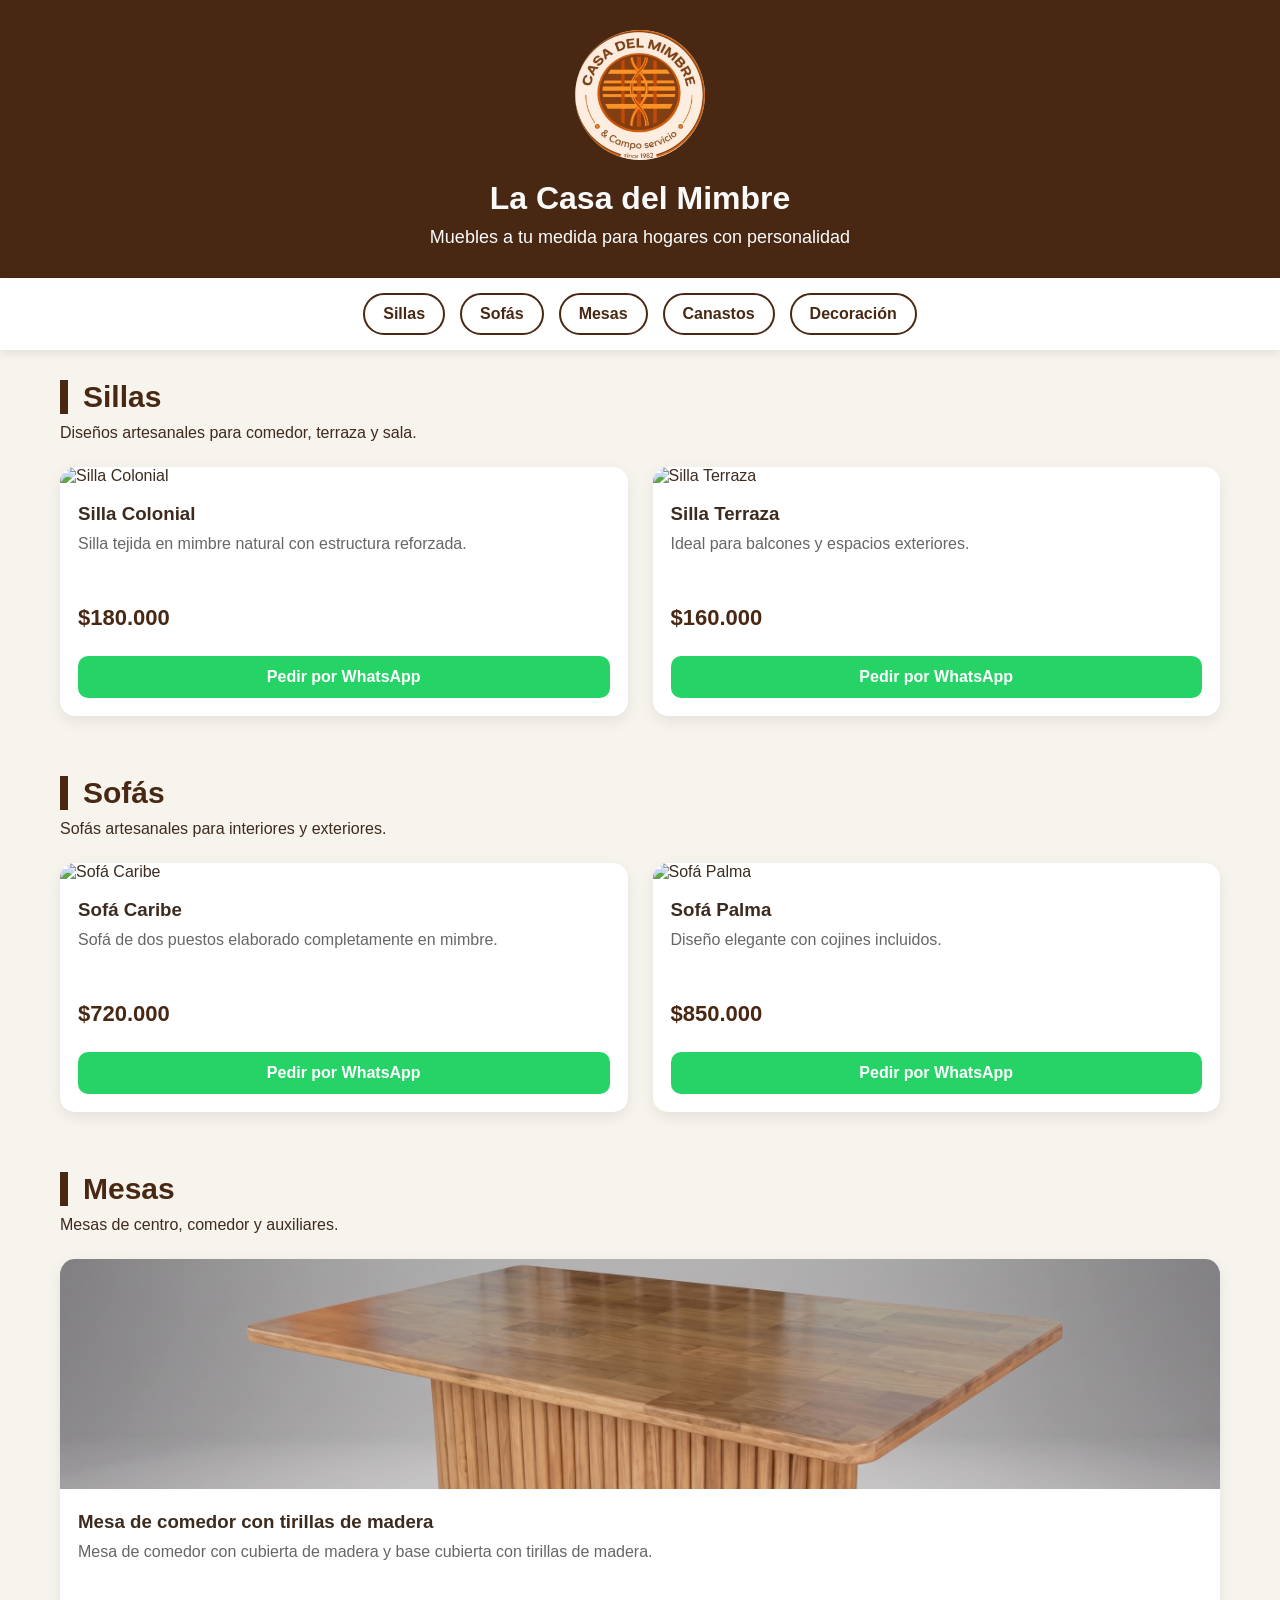
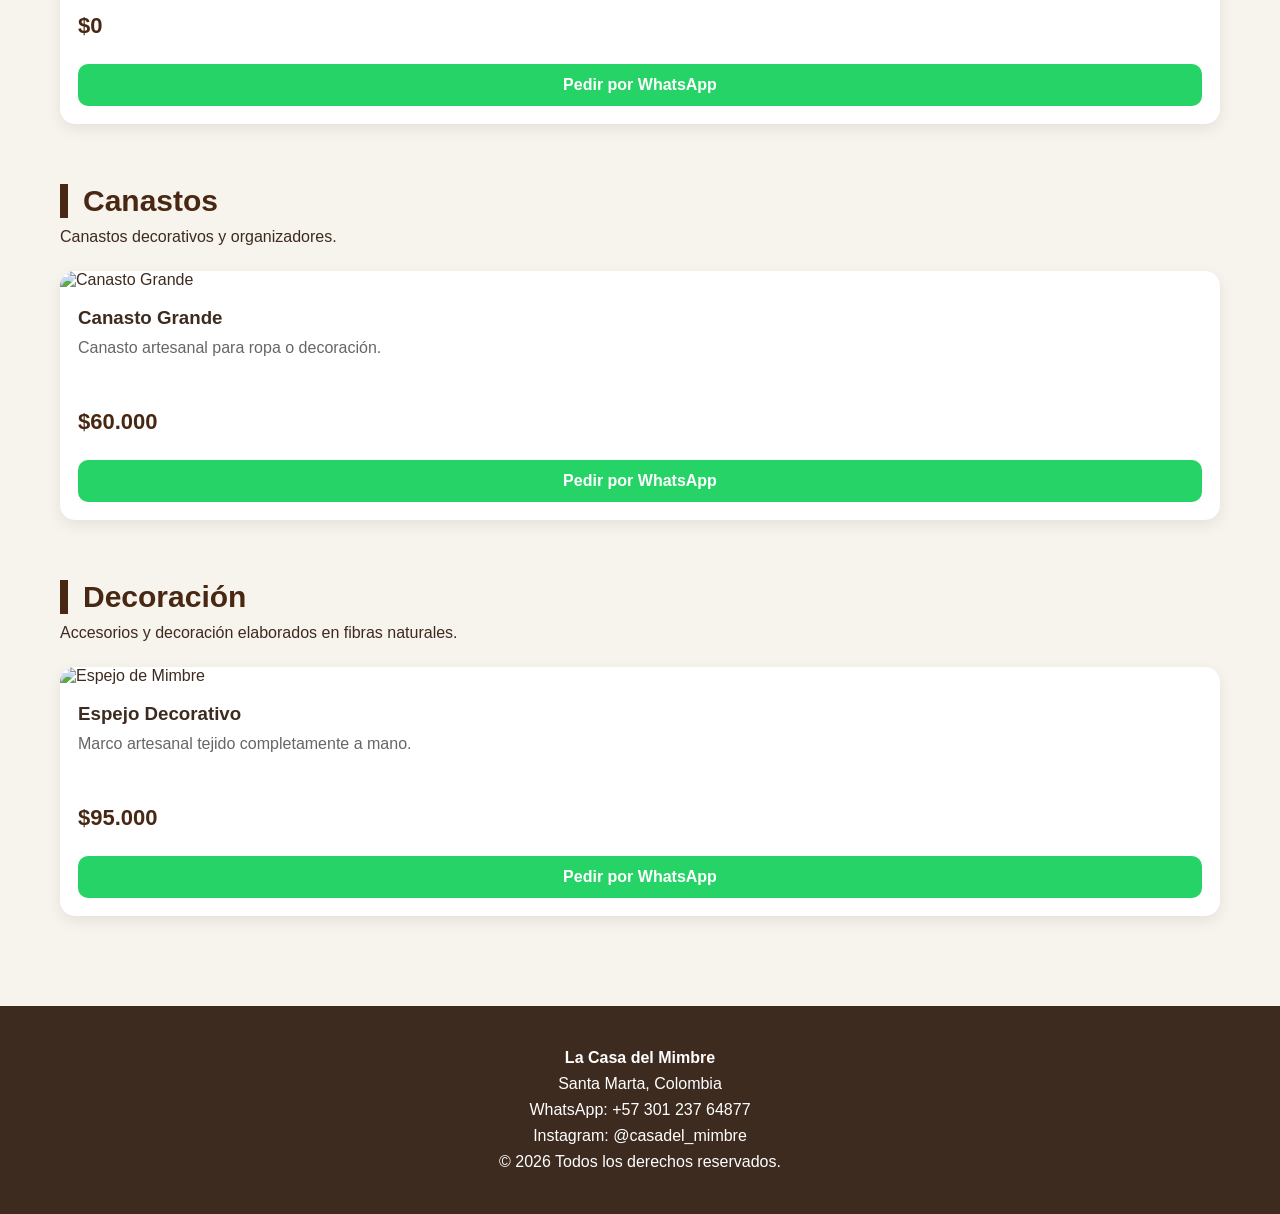
==== index.html @ c1f549a9 "subir imagenes y cambios recientes" ====
<!DOCTYPE html>
<html lang="es">

<head>
<meta charset="UTF-8">
<meta name="viewport" content="width=device-width, initial-scale=1.0">

<!-- =======================================================
     MODIFICAR: Título que aparece en la pestaña del navegador
======================================================== -->
<title>La Casa del Mimbre</title>

<style>

/* =======================================================
   COLORES GENERALES (Puedes cambiar toda la paleta aquí)
======================================================== */
:root{
    --color-principal:hsl(24, 59%, 18%);
    --color-secundario:#3d2b1f;
    --color-fondo:#f7f3ed;
    --color-whatsapp:#25D366;
    --color-blanco:white;
}

*{
    margin:0;
    padding:0;
    box-sizing:border-box;
    scroll-behavior:smooth;
}

body{
    font-family:Arial, Helvetica, sans-serif;
    background:var(--color-fondo);
    color:var(--color-secundario);
    overflow-x:hidden;
}

/* =======================================================
   ENCABEZADO
======================================================== */

header{
    background:var(--color-principal);
    color:#fffffffa;
    text-align:center;
    padding:30px 20px;
}

/* -------------------------------------------------------
   MODIFICAR:
   Aquí irá el logo cuando lo tengas.
------------------------------------------------------- */
.logo img{
    width:100%;
    height:100%;
    object-fit:cover;
    border-radius:50%;
}

.logo{
    width:130px;
    height:130px;
    border-radius:50%;
    background:#d7b98b;
    margin:auto;
    margin-bottom:20px;


}

/* Cuando tengas el logo usa esto:

.logo img{
    width:100%;
}

Y reemplaza el div por una imagen.

*/

header h1{
    font-size:clamp(20px, 6,5vw, 38px);
    margin-bottom:10px;
    white-space:nowrap;
}

header p{
    font-size:18px;
}

/* =======================================================
   MENÚ DE CATEGORÍAS
======================================================== */

nav{
    background:white;
    position:sticky;
    top:0;
    z-index:100;
    box-shadow:0 2px 10px rgba(0,0,0,.1);
}

.menu{
    max-width:1200px;
    margin:auto;
    display:flex;
    flex-wrap:wrap;
    justify-content:center;
    gap:15px;
    padding:15px;
}

.menu a{
    text-decoration:none;
    color:var(--color-principal);
    font-weight:bold;
    padding:10px 18px;
    border-radius:25px;
    border:2px solid var(--color-principal);
    transition:.3s;
}

.menu a:hover{
    background:var(--color-principal);
    color:white;
}

/* =======================================================
   CONTENEDOR GENERAL
======================================================== */

main{
    max-width:1200px;
    margin:auto;
    padding:30px 20px;
}

/* =======================================================
   SECCIONES (SILLAS, MESAS, SOFÁS...)
======================================================== */

.categoria{
    margin-bottom:60px;
}

.categoria h2{
    font-size:30px;
    margin-bottom:10px;
    color:var(--color-principal);
    border-left:8px solid var(--color-principal);
    padding-left:15px;
}

.categoria p{
    margin-bottom:25px;
}

/* =======================================================
   TARJETAS DE PRODUCTOS
======================================================== */

.productos{
    display:grid;
    grid-template-columns:repeat(auto-fit,minmax(250px,1fr));
    gap:25px;
}

.producto{
    background:white;
    border-radius:15px;
    overflow:hidden;
    box-shadow:0 5px 15px rgba(0,0,0,.08);
    transition:.25s;
}

.producto:hover{
    transform:translateY(-5px);
}

.producto img{
    width:100%;
    height:230px;
    object-fit:cover;
}

.info{
    padding:18px;
}

.info h3{
    margin-bottom:10px;
}

.descripcion{
    color:#666;
    margin-bottom:15px;
    min-height:45px;
}

.precio{
    color:var(--color-principal);
    font-size:22px;
    font-weight:bold;
    margin-bottom:15px;
}

.boton{
    display:block;
    text-align:center;
    text-decoration:none;
    background:var(--color-whatsapp);
    color:white;
    padding:12px;
    border-radius:10px;
    font-weight:bold;
}

/* =======================================================
   FOOTER
======================================================== */

footer{
    background:var(--color-secundario);
    color:white;
    text-align:center;
    padding:35px 20px;
}

footer p{
    margin:8px;
}

.producto img{
    cursor:pointer;
}

.modal-imagen{
    display:none;
    position:fixed;
    z-index:1000;
    left:0;
    top:0;
    width:100%;
    height:100%;
    background:rgba(0,0,0,.9);
    justify-content:center;
    align-items:center;
}

.modal-imagen.activo{
    display:flex;
}

.modal-contenido{
    max-width:90%;
    max-height:90%;
    border-radius:10px;
}

.cerrar-modal{
    position:absolute;
    top:20px;
    right:35px;
    color:white;
    font-size:40px;
    font-weight:bold;
    cursor:pointer;
}


</style>

</head>

<body>



<!-- =======================================================
     ENCABEZADO
======================================================== -->

<header>

    <!-- MODIFICAR: Reemplazar por el logo de la empresa -->

    <div class="logo">
        <img src="imagenes/logo.png" alt="La Casa del Mimbre">
    </div>

    <h1>La Casa del Mimbre</h1>

    <!-- MODIFICAR: Eslogan -->
    <p>Muebles a tu medida para hogares con personalidad</p>

</header>

<!-- =======================================================
     MENÚ
     Para agregar una nueva categoría solo copia una línea.
======================================================== -->

<nav>

<div class="menu">

    <a href="#sillas">Sillas</a>

    <a href="#sofas">Sofás</a>

    <a href="#mesas">Mesas</a>

    <a href="#canastos">Canastos</a>

    <a href="#decoracion">Decoración</a>

</div>

</nav>

<main>

<!-- #######################################################
     CATEGORÍA 1 - SILLAS
######################################################## -->

<section id="sillas" class="categoria">

<h2>Sillas</h2>

<p>
    Diseños artesanales para comedor, terraza y sala.
</p>

<div class="productos">

    <!-- ================= PRODUCTO ================= -->

    <div class="producto">

        <!-- MODIFICAR IMAGEN -->
        <img src="imagenes/silla1.jpg" alt="Silla Colonial">

        <div class="info">

            <!-- MODIFICAR NOMBRE -->
            <h3>Silla Colonial</h3>

            <!-- MODIFICAR DESCRIPCIÓN -->
            <p class="descripcion">
                Silla tejida en mimbre natural con estructura reforzada.
            </p>

            <!-- MODIFICAR PRECIO -->
            <p class="precio">$180.000</p>

            <!-- MODIFICAR NÚMERO DE WHATSAPP -->
            <a class="boton"
               href="https://wa.me/573012376487?text=Hola,%20me%20interesa%20la%20Silla%20Colonial."
               target="_blank">

               Pedir por WhatsApp

            </a>

        </div>

    </div>

    <!-- ========= DUPLICA ESTE BLOQUE PARA MÁS SILLAS ======== -->

    <div class="producto">

        <img src="imagenes/silla2.jpg" alt="Silla Terraza">

        <div class="info">

            <h3>Silla Terraza</h3>

            <p class="descripcion">
                Ideal para balcones y espacios exteriores.
            </p>

            <p class="precio">$160.000</p>

            <a class="boton"
               href="https://wa.me/573012376487?text=Hola,%20me%20interesa%20la%20Silla%20Terraza."
               target="_blank">

               Pedir por WhatsApp

            </a>

        </div>

    </div>

</div>

</section>

<!-- #######################################################
     CATEGORÍA 2 - SOFÁS
######################################################## -->

<section id="sofas" class="categoria">

<h2>Sofás</h2>

<p>
    Sofás artesanales para interiores y exteriores.
</p>

<div class="productos">

    <div class="producto">

        <img src="imagenes/sofa1.jpg" alt="Sofá Caribe">

        <div class="info">

            <h3>Sofá Caribe</h3>

            <p class="descripcion">
                Sofá de dos puestos elaborado completamente en mimbre.
            </p>

            <p class="precio">$720.000</p>

            <a class="boton"
               href="https://wa.me/573012376487?text=Hola,%20me%20interesa%20el%20Sofá%20Caribe."
               target="_blank">

               Pedir por WhatsApp

            </a>

        </div>

    </div>

    <div class="producto">

        <img src="imagenes/sofa2.jpg" alt="Sofá Palma">

        <div class="info">

            <h3>Sofá Palma</h3>

            <p class="descripcion">
                Diseño elegante con cojines incluidos.
            </p>

            <p class="precio">$850.000</p>

            <a class="boton"
               href="https://wa.me/573012376487?text=Hola,%20me%20interesa%20el%20Sofá%20Palma."
               target="_blank">

               Pedir por WhatsApp

            </a>

        </div>

    </div>

</div>

</section>

<!-- #######################################################
     CATEGORÍA 3 - MESAS
######################################################## -->

<section id="mesas" class="categoria">

<h2>Mesas</h2>

<p>
    Mesas de centro, comedor y auxiliares.
</p>

<div class="productos">

    <div class="producto">

        <img src="imagenes/mesa con cubierta de madera reengrosada con tirilla de madera.jpeg" alt="Mesa alistonada con tirillas de madera">

        <div class="info">

            <h3>Mesa de comedor con tirillas de madera</h3>

            <p class="descripcion">
                Mesa de comedor con cubierta de madera y base cubierta con tirillas de madera.
            </p>

            <p class="precio">$0</p>

            <a class="boton"
               href="#"
               target="_blank">

               Pedir por WhatsApp

            </a>

        </div>

    </div>

</div>

</section>

<!-- #######################################################
     CATEGORÍA 4 - CANASTOS
######################################################## -->

<section id="canastos" class="categoria">

<h2>Canastos</h2>

<p>
    Canastos decorativos y organizadores.
</p>

<div class="productos">

    <div class="producto">

        <img src="imagenes/canasto1.jpg" alt="Canasto Grande">

        <div class="info">

            <h3>Canasto Grande</h3>

            <p class="descripcion">
                Canasto artesanal para ropa o decoración.
            </p>

            <p class="precio">$60.000</p>

            <a class="boton"
               href="https://wa.me/573012376487?text=Hola,%20me%20interesa%20el%20Canasto%20Grande."
               target="_blank">

               Pedir por WhatsApp

            </a>

        </div>

    </div>

</div>

</section>

<!-- #######################################################
     CATEGORÍA 5 - DECORACIÓN
######################################################## -->

<section id="decoracion" class="categoria">

<h2>Decoración</h2>

<p>
    Accesorios y decoración elaborados en fibras naturales.
</p>

<div class="productos">

    <div class="producto">

        <img src="imagenes/espejo1.jpg" alt="Espejo de Mimbre">

        <div class="info">

            <h3>Espejo Decorativo</h3>

            <p class="descripcion">
                Marco artesanal tejido completamente a mano.
            </p>

            <p class="precio">$95.000</p>

            <a class="boton"
               href="https://wa.me/573012376487?text=Hola,%20me%20interesa%20el%20Espejo%20Decorativo."
               target="_blank">

               Pedir por WhatsApp

            </a>

        </div>

    </div>

</div>

</section>

</main>

<!-- =======================================================
     PIE DE PÁGINA
======================================================== -->

<footer>

  
    <p><strong>La Casa del Mimbre</strong></p>

 
    <p>Santa Marta, Colombia</p>

 
    <p>WhatsApp: +57 301 237 64877</p>

   
    <p>Instagram: @casadel_mimbre</p>

    <p>© 2026 Todos los derechos reservados.</p>

</footer>


</body>

<div id="modal-imagen" class="modal-imagen">
    <span class="cerrar-modal">&times;</span>
    <img class="modal-contenido" id="imagen-ampliada">
</div>

<script>

// Ampliar imagen al hacer clic
const modal = document.getElementById('modal-imagen');
const imagenAmpliada = document.getElementById('imagen-ampliada');
const cerrar = document.querySelector('.cerrar-modal');

document.querySelectorAll('.producto img').forEach(img => {
    img.addEventListener('click', () => {
        imagenAmpliada.src = img.src;
        modal.classList.add('activo');
    });
});

cerrar.addEventListener('click', () => modal.classList.remove('activo'));
modal.addEventListener('click', (e) => {
    if (e.target === modal) modal.classList.remove('activo');
});
   
const numeroWhatsApp = "573054714100"; // tu número, sin +, sin espacios

document.querySelectorAll('.producto').forEach(producto => {
    const nombre = producto.querySelector('h3').textContent.trim();
    const boton = producto.querySelector('.boton');
    const mensaje = `Hola, quiero información sobre: ${nombre}`;
    boton.href = `https://wa.me/${numeroWhatsApp}?text=${encodeURIComponent(mensaje)}`;
});
</script>  

</html>
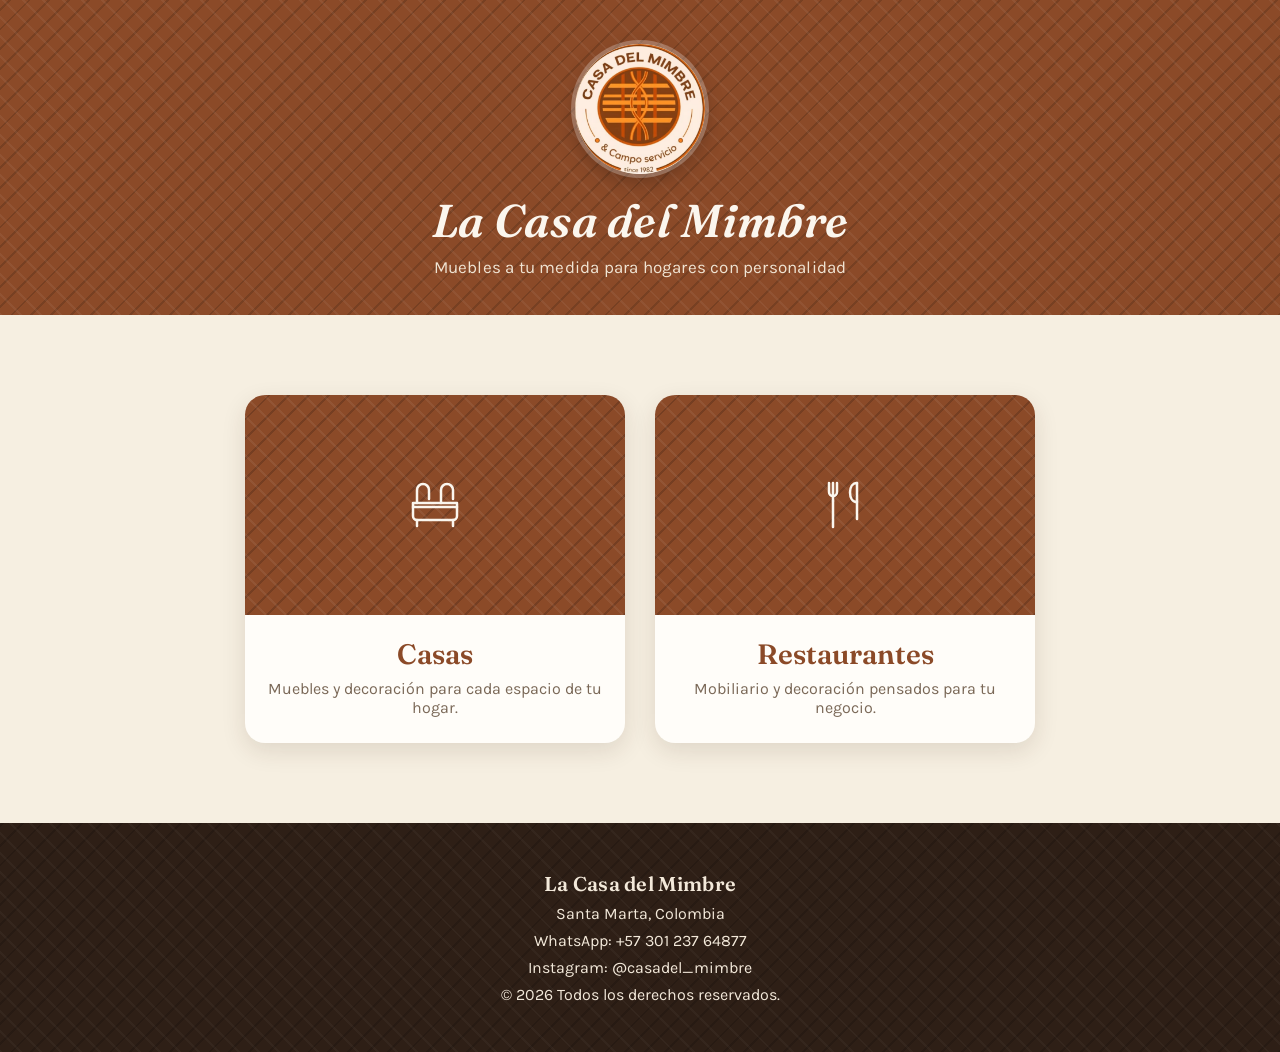
==== commit 762ff893: "nuevo diseño visual" ====
--- a/index.html
+++ b/index.html
@@ -10,281 +10,21 @@
 ======================================================== -->
 <title>La Casa del Mimbre</title>
 
-<style>
+<link rel="preconnect" href="https://fonts.googleapis.com">
+<link rel="preconnect" href="https://fonts.gstatic.com" crossorigin>
+<link href="https://fonts.googleapis.com/css2?family=Fraunces:ital,wght@0,400;0,600;0,700;1,500;1,600&family=Karla:wght@400;600;700&display=swap" rel="stylesheet">
 
-/* =======================================================
-   COLORES GENERALES (Puedes cambiar toda la paleta aquí)
-======================================================== */
-:root{
-    --color-principal:hsl(24, 59%, 18%);
-    --color-secundario:#3d2b1f;
-    --color-fondo:#f7f3ed;
-    --color-whatsapp:#25D366;
-    --color-blanco:white;
-}
-
-*{
-    margin:0;
-    padding:0;
-    box-sizing:border-box;
-    scroll-behavior:smooth;
-}
-
-body{
-    font-family:Arial, Helvetica, sans-serif;
-    background:var(--color-fondo);
-    color:var(--color-secundario);
-    overflow-x:hidden;
-}
-
-/* =======================================================
-   ENCABEZADO
-======================================================== */
-
-header{
-    background:var(--color-principal);
-    color:#fffffffa;
-    text-align:center;
-    padding:30px 20px;
-}
-
-/* -------------------------------------------------------
-   MODIFICAR:
-   Aquí irá el logo cuando lo tengas.
-------------------------------------------------------- */
-.logo img{
-    width:100%;
-    height:100%;
-    object-fit:cover;
-    border-radius:50%;
-}
-
-.logo{
-    width:130px;
-    height:130px;
-    border-radius:50%;
-    background:#d7b98b;
-    margin:auto;
-    margin-bottom:20px;
-
-
-}
-
-/* Cuando tengas el logo usa esto:
-
-.logo img{
-    width:100%;
-}
-
-Y reemplaza el div por una imagen.
-
-*/
-
-header h1{
-    font-size:clamp(20px, 6,5vw, 38px);
-    margin-bottom:10px;
-    white-space:nowrap;
-}
-
-header p{
-    font-size:18px;
-}
-
-/* =======================================================
-   MENÚ DE CATEGORÍAS
-======================================================== */
-
-nav{
-    background:white;
-    position:sticky;
-    top:0;
-    z-index:100;
-    box-shadow:0 2px 10px rgba(0,0,0,.1);
-}
-
-.menu{
-    max-width:1200px;
-    margin:auto;
-    display:flex;
-    flex-wrap:wrap;
-    justify-content:center;
-    gap:15px;
-    padding:15px;
-}
-
-.menu a{
-    text-decoration:none;
-    color:var(--color-principal);
-    font-weight:bold;
-    padding:10px 18px;
-    border-radius:25px;
-    border:2px solid var(--color-principal);
-    transition:.3s;
-}
-
-.menu a:hover{
-    background:var(--color-principal);
-    color:white;
-}
-
-/* =======================================================
-   CONTENEDOR GENERAL
-======================================================== */
-
-main{
-    max-width:1200px;
-    margin:auto;
-    padding:30px 20px;
-}
-
-/* =======================================================
-   SECCIONES (SILLAS, MESAS, SOFÁS...)
-======================================================== */
-
-.categoria{
-    margin-bottom:60px;
-}
-
-.categoria h2{
-    font-size:30px;
-    margin-bottom:10px;
-    color:var(--color-principal);
-    border-left:8px solid var(--color-principal);
-    padding-left:15px;
-}
-
-.categoria p{
-    margin-bottom:25px;
-}
-
-/* =======================================================
-   TARJETAS DE PRODUCTOS
-======================================================== */
-
-.productos{
-    display:grid;
-    grid-template-columns:repeat(auto-fit,minmax(250px,1fr));
-    gap:25px;
-}
-
-.producto{
-    background:white;
-    border-radius:15px;
-    overflow:hidden;
-    box-shadow:0 5px 15px rgba(0,0,0,.08);
-    transition:.25s;
-}
-
-.producto:hover{
-    transform:translateY(-5px);
-}
-
-.producto img{
-    width:100%;
-    height:230px;
-    object-fit:cover;
-}
-
-.info{
-    padding:18px;
-}
-
-.info h3{
-    margin-bottom:10px;
-}
-
-.descripcion{
-    color:#666;
-    margin-bottom:15px;
-    min-height:45px;
-}
-
-.precio{
-    color:var(--color-principal);
-    font-size:22px;
-    font-weight:bold;
-    margin-bottom:15px;
-}
-
-.boton{
-    display:block;
-    text-align:center;
-    text-decoration:none;
-    background:var(--color-whatsapp);
-    color:white;
-    padding:12px;
-    border-radius:10px;
-    font-weight:bold;
-}
-
-/* =======================================================
-   FOOTER
-======================================================== */
-
-footer{
-    background:var(--color-secundario);
-    color:white;
-    text-align:center;
-    padding:35px 20px;
-}
-
-footer p{
-    margin:8px;
-}
-
-.producto img{
-    cursor:pointer;
-}
-
-.modal-imagen{
-    display:none;
-    position:fixed;
-    z-index:1000;
-    left:0;
-    top:0;
-    width:100%;
-    height:100%;
-    background:rgba(0,0,0,.9);
-    justify-content:center;
-    align-items:center;
-}
-
-.modal-imagen.activo{
-    display:flex;
-}
-
-.modal-contenido{
-    max-width:90%;
-    max-height:90%;
-    border-radius:10px;
-}
-
-.cerrar-modal{
-    position:absolute;
-    top:20px;
-    right:35px;
-    color:white;
-    font-size:40px;
-    font-weight:bold;
-    cursor:pointer;
-}
-
-
-</style>
+<link rel="stylesheet" href="style.css">
 
 </head>
 
 <body>
-
-
 
 <!-- =======================================================
      ENCABEZADO
 ======================================================== -->
 
 <header>
-
-    <!-- MODIFICAR: Reemplazar por el logo de la empresa -->
 
     <div class="logo">
         <img src="imagenes/logo.png" alt="La Casa del Mimbre">
@@ -297,311 +37,53 @@
 
 </header>
 
-<!-- =======================================================
-     MENÚ
-     Para agregar una nueva categoría solo copia una línea.
-======================================================== -->
-
-<nav>
-
-<div class="menu">
-
-    <a href="#sillas">Sillas</a>
-
-    <a href="#sofas">Sofás</a>
-
-    <a href="#mesas">Mesas</a>
-
-    <a href="#canastos">Canastos</a>
-
-    <a href="#decoracion">Decoración</a>
-
-</div>
-
-</nav>
-
 <main>
 
 <!-- #######################################################
-     CATEGORÍA 1 - SILLAS
+     OPCIONES PRINCIPALES
+     Cada tarjeta manda a su propia página.
 ######################################################## -->
 
-<section id="sillas" class="categoria">
+<div class="opciones-principales">
 
-<h2>Sillas</h2>
+    <a href="casas.html" class="opcion-grande">
 
-<p>
-    Diseños artesanales para comedor, terraza y sala.
-</p>
-
-<div class="productos">
-
-    <!-- ================= PRODUCTO ================= -->
-
-    <div class="producto">
-
-        <!-- MODIFICAR IMAGEN -->
-        <img src="imagenes/silla1.jpg" alt="Silla Colonial">
-
-        <div class="info">
-
-            <!-- MODIFICAR NOMBRE -->
-            <h3>Silla Colonial</h3>
-
-            <!-- MODIFICAR DESCRIPCIÓN -->
-            <p class="descripcion">
-                Silla tejida en mimbre natural con estructura reforzada.
-            </p>
-
-            <!-- MODIFICAR PRECIO -->
-            <p class="precio">$180.000</p>
-
-            <!-- MODIFICAR NÚMERO DE WHATSAPP -->
-            <a class="boton"
-               href="https://wa.me/573012376487?text=Hola,%20me%20interesa%20la%20Silla%20Colonial."
-               target="_blank">
-
-               Pedir por WhatsApp
-
-            </a>
-
+        <!-- MODIFICAR: puedes reemplazar este SVG por una foto real, igual que el logo -->
+        <div class="opcion-imagen">
+            <svg viewBox="0 0 64 64" fill="none" stroke="currentColor" stroke-width="2.5" stroke-linecap="round" stroke-linejoin="round">
+                <path d="M14 30V17a6 6 0 0 1 12 0v9"/>
+                <path d="M38 30V17a6 6 0 0 1 12 0v9"/>
+                <path d="M10 30h44v13a4 4 0 0 1-4 4H14a4 4 0 0 1-4-4V30z"/>
+                <path d="M10 34h44"/>
+                <path d="M14 47v6M50 47v6"/>
+            </svg>
         </div>
 
-    </div>
+        <h2>Casas</h2>
 
-    <!-- ========= DUPLICA ESTE BLOQUE PARA MÁS SILLAS ======== -->
+        <p>Muebles y decoración para cada espacio de tu hogar.</p>
 
-    <div class="producto">
+    </a>
 
-        <img src="imagenes/silla2.jpg" alt="Silla Terraza">
+    <a href="restaurantes.html" class="opcion-grande">
 
-        <div class="info">
-
-            <h3>Silla Terraza</h3>
-
-            <p class="descripcion">
-                Ideal para balcones y espacios exteriores.
-            </p>
-
-            <p class="precio">$160.000</p>
-
-            <a class="boton"
-               href="https://wa.me/573012376487?text=Hola,%20me%20interesa%20la%20Silla%20Terraza."
-               target="_blank">
-
-               Pedir por WhatsApp
-
-            </a>
-
+        <div class="opcion-imagen">
+            <svg viewBox="0 0 64 64" fill="none" stroke="currentColor" stroke-width="2.5" stroke-linecap="round" stroke-linejoin="round">
+                <path d="M20 10v18"/>
+                <path d="M16 10v9a4 4 0 0 0 8 0v-9"/>
+                <path d="M20 28v26"/>
+                <path d="M44 10c-4.5 0-7 4.3-7 9.5S39.5 29 44 29"/>
+                <path d="M44 10v36"/>
+            </svg>
         </div>
 
-    </div>
+        <h2>Restaurantes</h2>
+
+        <p>Mobiliario y decoración pensados para tu negocio.</p>
+
+    </a>
 
 </div>
-
-</section>
-
-<!-- #######################################################
-     CATEGORÍA 2 - SOFÁS
-######################################################## -->
-
-<section id="sofas" class="categoria">
-
-<h2>Sofás</h2>
-
-<p>
-    Sofás artesanales para interiores y exteriores.
-</p>
-
-<div class="productos">
-
-    <div class="producto">
-
-        <img src="imagenes/sofa1.jpg" alt="Sofá Caribe">
-
-        <div class="info">
-
-            <h3>Sofá Caribe</h3>
-
-            <p class="descripcion">
-                Sofá de dos puestos elaborado completamente en mimbre.
-            </p>
-
-            <p class="precio">$720.000</p>
-
-            <a class="boton"
-               href="https://wa.me/573012376487?text=Hola,%20me%20interesa%20el%20Sofá%20Caribe."
-               target="_blank">
-
-               Pedir por WhatsApp
-
-            </a>
-
-        </div>
-
-    </div>
-
-    <div class="producto">
-
-        <img src="imagenes/sofa2.jpg" alt="Sofá Palma">
-
-        <div class="info">
-
-            <h3>Sofá Palma</h3>
-
-            <p class="descripcion">
-                Diseño elegante con cojines incluidos.
-            </p>
-
-            <p class="precio">$850.000</p>
-
-            <a class="boton"
-               href="https://wa.me/573012376487?text=Hola,%20me%20interesa%20el%20Sofá%20Palma."
-               target="_blank">
-
-               Pedir por WhatsApp
-
-            </a>
-
-        </div>
-
-    </div>
-
-</div>
-
-</section>
-
-<!-- #######################################################
-     CATEGORÍA 3 - MESAS
-######################################################## -->
-
-<section id="mesas" class="categoria">
-
-<h2>Mesas</h2>
-
-<p>
-    Mesas de centro, comedor y auxiliares.
-</p>
-
-<div class="productos">
-
-    <div class="producto">
-
-        <img src="imagenes/mesa con cubierta de madera reengrosada con tirilla de madera.jpeg" alt="Mesa alistonada con tirillas de madera">
-
-        <div class="info">
-
-            <h3>Mesa de comedor con tirillas de madera</h3>
-
-            <p class="descripcion">
-                Mesa de comedor con cubierta de madera y base cubierta con tirillas de madera.
-            </p>
-
-            <p class="precio">$0</p>
-
-            <a class="boton"
-               href="#"
-               target="_blank">
-
-               Pedir por WhatsApp
-
-            </a>
-
-        </div>
-
-    </div>
-
-</div>
-
-</section>
-
-<!-- #######################################################
-     CATEGORÍA 4 - CANASTOS
-######################################################## -->
-
-<section id="canastos" class="categoria">
-
-<h2>Canastos</h2>
-
-<p>
-    Canastos decorativos y organizadores.
-</p>
-
-<div class="productos">
-
-    <div class="producto">
-
-        <img src="imagenes/canasto1.jpg" alt="Canasto Grande">
-
-        <div class="info">
-
-            <h3>Canasto Grande</h3>
-
-            <p class="descripcion">
-                Canasto artesanal para ropa o decoración.
-            </p>
-
-            <p class="precio">$60.000</p>
-
-            <a class="boton"
-               href="https://wa.me/573012376487?text=Hola,%20me%20interesa%20el%20Canasto%20Grande."
-               target="_blank">
-
-               Pedir por WhatsApp
-
-            </a>
-
-        </div>
-
-    </div>
-
-</div>
-
-</section>
-
-<!-- #######################################################
-     CATEGORÍA 5 - DECORACIÓN
-######################################################## -->
-
-<section id="decoracion" class="categoria">
-
-<h2>Decoración</h2>
-
-<p>
-    Accesorios y decoración elaborados en fibras naturales.
-</p>
-
-<div class="productos">
-
-    <div class="producto">
-
-        <img src="imagenes/espejo1.jpg" alt="Espejo de Mimbre">
-
-        <div class="info">
-
-            <h3>Espejo Decorativo</h3>
-
-            <p class="descripcion">
-                Marco artesanal tejido completamente a mano.
-            </p>
-
-            <p class="precio">$95.000</p>
-
-            <a class="boton"
-               href="https://wa.me/573012376487?text=Hola,%20me%20interesa%20el%20Espejo%20Decorativo."
-               target="_blank">
-
-               Pedir por WhatsApp
-
-            </a>
-
-        </div>
-
-    </div>
-
-</div>
-
-</section>
 
 </main>
 
@@ -611,57 +93,27 @@
 
 <footer>
 
-  
     <p><strong>La Casa del Mimbre</strong></p>
 
- 
     <p>Santa Marta, Colombia</p>
 
- 
     <p>WhatsApp: +57 301 237 64877</p>
 
-   
     <p>Instagram: @casadel_mimbre</p>
+
+    <!-- ========================================================
+         MODIFICAR: agrega aquí más información personal si quieres
+         (horario de atención, correo, dirección física, etc.)
+         Solo copia el formato <p>...</p> de las líneas de arriba.
+
+         Ejemplo:
+         <p>Horario: Lunes a sábado, 9am - 6pm</p>
+         <p>Correo: contacto@casadelmimbre.com</p>
+    ======================================================== -->
 
     <p>© 2026 Todos los derechos reservados.</p>
 
 </footer>
 
-
 </body>
-
-<div id="modal-imagen" class="modal-imagen">
-    <span class="cerrar-modal">&times;</span>
-    <img class="modal-contenido" id="imagen-ampliada">
-</div>
-
-<script>
-
-// Ampliar imagen al hacer clic
-const modal = document.getElementById('modal-imagen');
-const imagenAmpliada = document.getElementById('imagen-ampliada');
-const cerrar = document.querySelector('.cerrar-modal');
-
-document.querySelectorAll('.producto img').forEach(img => {
-    img.addEventListener('click', () => {
-        imagenAmpliada.src = img.src;
-        modal.classList.add('activo');
-    });
-});
-
-cerrar.addEventListener('click', () => modal.classList.remove('activo'));
-modal.addEventListener('click', (e) => {
-    if (e.target === modal) modal.classList.remove('activo');
-});
-   
-const numeroWhatsApp = "573054714100"; // tu número, sin +, sin espacios
-
-document.querySelectorAll('.producto').forEach(producto => {
-    const nombre = producto.querySelector('h3').textContent.trim();
-    const boton = producto.querySelector('.boton');
-    const mensaje = `Hola, quiero información sobre: ${nombre}`;
-    boton.href = `https://wa.me/${numeroWhatsApp}?text=${encodeURIComponent(mensaje)}`;
-});
-</script>  
-
 </html>
--- a/style.css
+++ b/style.css
@@ -0,0 +1,424 @@
+/* =======================================================
+   FUENTES: Fraunces (títulos, con carácter artesanal)
+   y Karla (texto, cálida y legible). Se importan desde
+   el <link> de Google Fonts en el <head> de cada página.
+======================================================== */
+
+/* =======================================================
+   COLORES GENERALES (Puedes cambiar toda la paleta aquí)
+======================================================== */
+:root{
+    --color-principal:#8B4A28;     /* café rattan - color de marca */
+    --color-acento:#C17A3D;        /* caramelo - detalles y hover */
+    --color-secundario:#2E1F16;    /* espresso oscuro - texto e ink */
+    --color-fondo:#F6EFE1;         /* crudo/parchment - tono de fibra natural */
+    --color-whatsapp:#25D366;
+    --color-blanco:#FFFDF9;
+}
+
+*{
+    margin:0;
+    padding:0;
+    box-sizing:border-box;
+    scroll-behavior:smooth;
+}
+
+body{
+    font-family:'Karla', Arial, Helvetica, sans-serif;
+    background:var(--color-fondo);
+    color:var(--color-secundario);
+    overflow-x:hidden;
+}
+
+/* =======================================================
+   ENCABEZADO
+======================================================== */
+
+header{
+    background-color:var(--color-principal);
+    background-image:
+        repeating-linear-gradient(45deg, rgba(255,255,255,.05) 0 2px, transparent 2px 14px),
+        repeating-linear-gradient(-45deg, rgba(0,0,0,.14) 0 2px, transparent 2px 14px);
+    color:#FBF6EE;
+    text-align:center;
+    padding:44px 20px 38px;
+}
+
+.logo img{
+    width:100%;
+    height:100%;
+    object-fit:cover;
+    border-radius:50%;
+}
+
+.logo{
+    width:130px;
+    height:130px;
+    border-radius:50%;
+    background:#EADBC0;
+    margin:auto;
+    margin-bottom:18px;
+    box-shadow:0 0 0 4px rgba(255,255,255,.25), 0 8px 20px rgba(0,0,0,.25);
+}
+
+header h1{
+    font-family:'Fraunces', Georgia, serif;
+    font-style:italic;
+    font-weight:600;
+    font-size:clamp(24px, 6.5vw, 46px);
+    margin-bottom:8px;
+    white-space:nowrap;
+    letter-spacing:.3px;
+}
+
+header p{
+    font-family:'Karla', sans-serif;
+    font-size:17px;
+    color:#F0E4D3;
+    letter-spacing:.2px;
+}
+
+/* -------------------------------------------------------
+   Link "Volver" (para las páginas de Casas y Restaurantes)
+------------------------------------------------------- */
+
+.volver{
+    font-family:'Karla', sans-serif;
+    display:inline-block;
+    margin-bottom:15px;
+    color:#F3E9DA;
+    text-decoration:none;
+    font-weight:700;
+}
+
+.volver:hover{
+    text-decoration:underline;
+}
+
+/* =======================================================
+   MENÚ DE CATEGORÍAS (subcategorías horizontales)
+======================================================== */
+
+nav{
+    background:white;
+    position:sticky;
+    top:0;
+    z-index:100;
+    box-shadow:0 2px 10px rgba(60,35,15,.08);
+}
+
+.menu{
+    max-width:1200px;
+    margin:auto;
+    display:flex;
+    flex-wrap:wrap;
+    justify-content:center;
+    gap:15px;
+    padding:15px;
+}
+
+.menu a{
+    font-family:'Karla', sans-serif;
+    text-decoration:none;
+    color:var(--color-principal);
+    font-weight:700;
+    padding:10px 20px;
+    border-radius:999px;
+    border:2px solid var(--color-principal);
+    transition:.25s;
+}
+
+.menu a:hover{
+    background:var(--color-principal);
+    color:#FBF6EE;
+}
+
+/* =======================================================
+   CONTENEDOR GENERAL
+======================================================== */
+
+main{
+    max-width:1200px;
+    margin:auto;
+    padding:30px 20px;
+}
+
+/* =======================================================
+   OPCIONES PRINCIPALES (CASAS / RESTAURANTES) - portada
+======================================================== */
+
+.opciones-principales{
+    display:flex;
+    flex-wrap:wrap;
+    justify-content:center;
+    gap:30px;
+    max-width:900px;
+    margin:50px auto;
+    padding:0 20px;
+}
+
+.opcion-grande{
+    flex:1;
+    min-width:260px;
+    max-width:380px;
+    background:var(--color-blanco);
+    border-radius:20px;
+    overflow:hidden;
+    box-shadow:0 8px 25px rgba(60,35,15,.12);
+    text-decoration:none;
+    color:var(--color-secundario);
+    transition:.25s;
+}
+
+.opcion-grande:hover{
+    transform:translateY(-6px);
+    box-shadow:0 16px 34px rgba(60,35,15,.2);
+}
+
+/* MODIFICAR: cuando tengas una foto representativa de Casas/Restaurantes,
+   reemplaza el SVG dentro de este div por <img src="imagenes/tu-foto.jpg">
+   igual que hicimos con el logo */
+.opcion-imagen{
+    height:220px;
+    background-color:var(--color-principal);
+    background-image:
+        repeating-linear-gradient(45deg, rgba(255,255,255,.06) 0 2px, transparent 2px 14px),
+        repeating-linear-gradient(-45deg, rgba(0,0,0,.16) 0 2px, transparent 2px 14px);
+    display:flex;
+    align-items:center;
+    justify-content:center;
+}
+
+.opcion-imagen img{
+    width:100%;
+    height:100%;
+    object-fit:cover;
+}
+
+.opcion-imagen svg{
+    width:64px;
+    height:64px;
+    color:#FBF6EE;
+}
+
+.opcion-grande h2{
+    font-family:'Fraunces', Georgia, serif;
+    font-weight:600;
+    text-align:center;
+    padding:22px 20px 8px;
+    font-size:28px;
+    color:var(--color-principal);
+}
+
+.opcion-grande p{
+    font-family:'Karla', sans-serif;
+    text-align:center;
+    padding:0 20px 26px;
+    color:#7a6857;
+}
+
+/* =======================================================
+   SECCIONES (SILLAS, MESAS, SOFÁS...)
+======================================================== */
+
+.categoria{
+    margin-bottom:60px;
+}
+
+.categoria h2{
+    font-family:'Fraunces', Georgia, serif;
+    font-weight:600;
+    font-size:32px;
+    margin-bottom:6px;
+    color:var(--color-principal);
+    padding-left:20px;
+    position:relative;
+}
+
+/* Franja tejida en dos tonos, en vez de un simple borde plano */
+.categoria h2::before{
+    content:"";
+    position:absolute;
+    left:0;
+    top:4px;
+    bottom:4px;
+    width:8px;
+    border-radius:4px;
+    background-image:repeating-linear-gradient(
+        to bottom,
+        var(--color-principal) 0 6px,
+        var(--color-acento) 6px 12px
+    );
+}
+
+.categoria p{
+    font-family:'Karla', sans-serif;
+    font-style:italic;
+    color:#7a6857;
+    margin-bottom:28px;
+    padding-left:20px;
+}
+
+/* =======================================================
+   TARJETAS DE PRODUCTOS
+======================================================== */
+
+.productos{
+    display:grid;
+    grid-template-columns:repeat(auto-fit,minmax(250px,1fr));
+    gap:25px;
+}
+
+.producto{
+    position:relative;
+    background:var(--color-blanco);
+    border-radius:16px;
+    overflow:hidden;
+    box-shadow:0 6px 18px rgba(60,35,15,.12);
+    transition:.25s;
+}
+
+/* Franja superior a rayas, como hebras tejidas */
+.producto::before{
+    content:"";
+    display:block;
+    height:6px;
+    background-image:repeating-linear-gradient(
+        90deg,
+        var(--color-principal) 0 10px,
+        var(--color-acento) 10px 20px
+    );
+}
+
+.producto:hover{
+    transform:translateY(-6px);
+    box-shadow:0 14px 30px rgba(60,35,15,.18);
+}
+
+.producto img{
+    width:100%;
+    height:230px;
+    object-fit:cover;
+    cursor:pointer;
+}
+
+.info{
+    padding:18px;
+}
+
+.info h3{
+    font-family:'Fraunces', Georgia, serif;
+    font-weight:600;
+    font-size:20px;
+    margin-bottom:8px;
+    color:var(--color-secundario);
+}
+
+.descripcion{
+    font-family:'Karla', sans-serif;
+    color:#7a6857;
+    margin-bottom:15px;
+    min-height:45px;
+    line-height:1.45;
+}
+
+.precio{
+    font-family:'Fraunces', Georgia, serif;
+    color:var(--color-principal);
+    font-size:24px;
+    font-weight:700;
+    margin-bottom:16px;
+}
+
+.boton{
+    display:block;
+    text-align:center;
+    text-decoration:none;
+    background:var(--color-whatsapp);
+    color:white;
+    padding:13px;
+    border-radius:999px;
+    font-family:'Karla', sans-serif;
+    font-weight:700;
+    letter-spacing:.3px;
+    transition:.2s;
+}
+
+.boton:hover{
+    background:#1FAE55;
+    transform:scale(1.02);
+}
+
+/* =======================================================
+   MENSAJE DE CATEGORÍA VACÍA (mientras agregas productos)
+======================================================== */
+
+.vacio{
+    font-family:'Karla', sans-serif;
+    color:#a08d7a;
+    font-style:italic;
+    padding:20px 0;
+}
+
+/* =======================================================
+   VENTANA EMERGENTE PARA AMPLIAR FOTOS (lightbox)
+======================================================== */
+
+.modal-imagen{
+    display:none;
+    position:fixed;
+    z-index:1000;
+    left:0;
+    top:0;
+    width:100%;
+    height:100%;
+    background:rgba(20,12,6,.92);
+    justify-content:center;
+    align-items:center;
+}
+
+.modal-imagen.activo{
+    display:flex;
+}
+
+.modal-contenido{
+    max-width:90%;
+    max-height:90%;
+    border-radius:10px;
+}
+
+.cerrar-modal{
+    position:absolute;
+    top:20px;
+    right:35px;
+    color:white;
+    font-size:40px;
+    font-weight:bold;
+    cursor:pointer;
+}
+
+/* =======================================================
+   FOOTER
+======================================================== */
+
+footer{
+    background-color:var(--color-secundario);
+    background-image:
+        repeating-linear-gradient(45deg, rgba(255,255,255,.03) 0 2px, transparent 2px 14px),
+        repeating-linear-gradient(-45deg, rgba(0,0,0,.15) 0 2px, transparent 2px 14px);
+    color:#F3E9DA;
+    text-align:center;
+    padding:40px 20px;
+}
+
+footer p{
+    font-family:'Karla', sans-serif;
+    margin:8px;
+}
+
+footer p strong{
+    font-family:'Fraunces', Georgia, serif;
+    font-size:20px;
+    font-weight:600;
+    letter-spacing:.3px;
+}
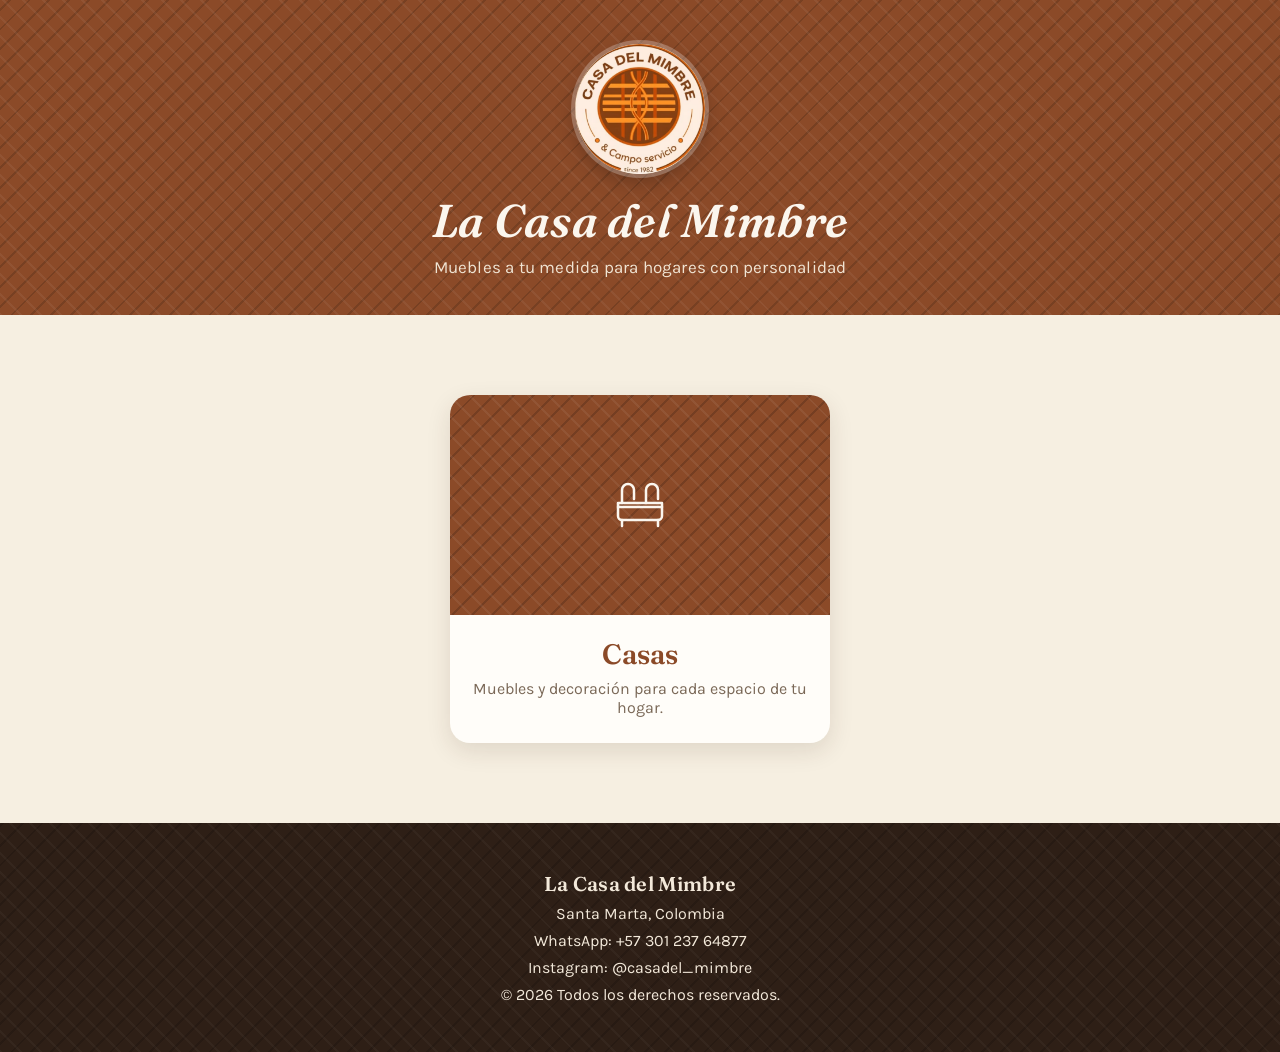
==== commit 067554e1: "Agregando nuevos productos en casas" ====
--- a/index.html
+++ b/index.html
@@ -64,7 +64,7 @@
         <p>Muebles y decoración para cada espacio de tu hogar.</p>
 
     </a>
-
+<!--
     <a href="restaurantes.html" class="opcion-grande">
 
         <div class="opcion-imagen">
@@ -82,7 +82,7 @@
         <p>Mobiliario y decoración pensados para tu negocio.</p>
 
     </a>
-
+-->
 </div>
 
 </main>
--- a/style.css
+++ b/style.css
@@ -35,6 +35,7 @@
 ======================================================== */
 
 header{
+    position:relative;
     background-color:var(--color-principal);
     background-image:
         repeating-linear-gradient(45deg, rgba(255,255,255,.05) 0 2px, transparent 2px 14px),
@@ -83,16 +84,24 @@
 ------------------------------------------------------- */
 
 .volver{
+    position:absolute;
+    top:20px;
+    left:20px;
     font-family:'Karla', sans-serif;
     display:inline-block;
     margin-bottom:15px;
+    padding:10px 20px;
+    border-radius:999px;
+    background:rgba(255,255,255,.15);
     color:#F3E9DA;
     text-decoration:none;
     font-weight:700;
+    transition:.2s;
 }
 
 .volver:hover{
-    text-decoration:underline;
+    background:rgba(255, 255, 255, 0);
+    transform:scale(1.03);
 }
 
 /* =======================================================
@@ -271,6 +280,8 @@
 
 .producto{
     position:relative;
+    display:flex;
+    flex-direction:column;
     background:var(--color-blanco);
     border-radius:16px;
     overflow:hidden;
@@ -303,6 +314,9 @@
 }
 
 .info{
+    flex:1;
+    display:flex;
+    flex-direction:column;
     padding:18px;
 }
 
@@ -318,7 +332,7 @@
     font-family:'Karla', sans-serif;
     color:#7a6857;
     margin-bottom:15px;
-    min-height:45px;
+    flex:1;
     line-height:1.45;
 }
 
@@ -397,6 +411,22 @@
     cursor:pointer;
 }
 
+.subcategoria{
+    font-family:'Fraunces', Georgia, serif;
+    font-style:italic;
+    font-weight:500;
+    font-size:19px;
+    color:var(--color-principal);
+    display:inline-block;
+    margin:0 0 16px;
+    padding-bottom:6px;
+    border-bottom:2px dashed var(--color-acento);
+}
+
+.subcategoria:not(:first-of-type){
+    margin-top:40px;
+}
+
 /* =======================================================
    FOOTER
 ======================================================== */
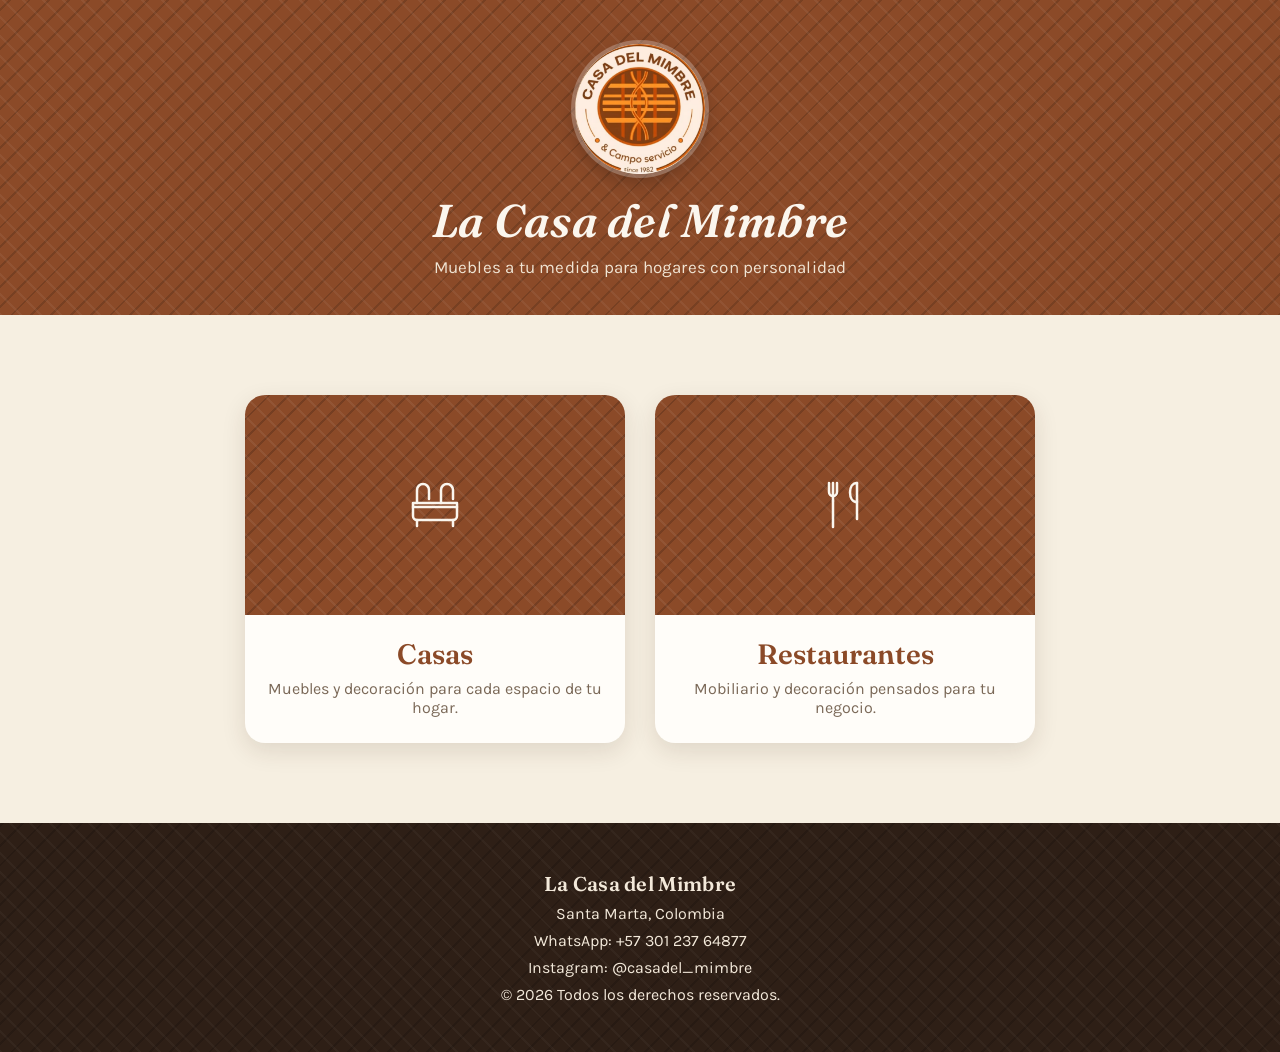
==== commit 30effd31: "reabriendo la parte de restaurantes Removed commented-out section for restaurants link." ====
--- a/index.html
+++ b/index.html
@@ -64,7 +64,7 @@
         <p>Muebles y decoración para cada espacio de tu hogar.</p>
 
     </a>
-<!--
+
     <a href="restaurantes.html" class="opcion-grande">
 
         <div class="opcion-imagen">
@@ -82,7 +82,7 @@
         <p>Mobiliario y decoración pensados para tu negocio.</p>
 
     </a>
--->
+
 </div>
 
 </main>
@@ -116,4 +116,4 @@
 </footer>
 
 </body>
-</html>+</html>
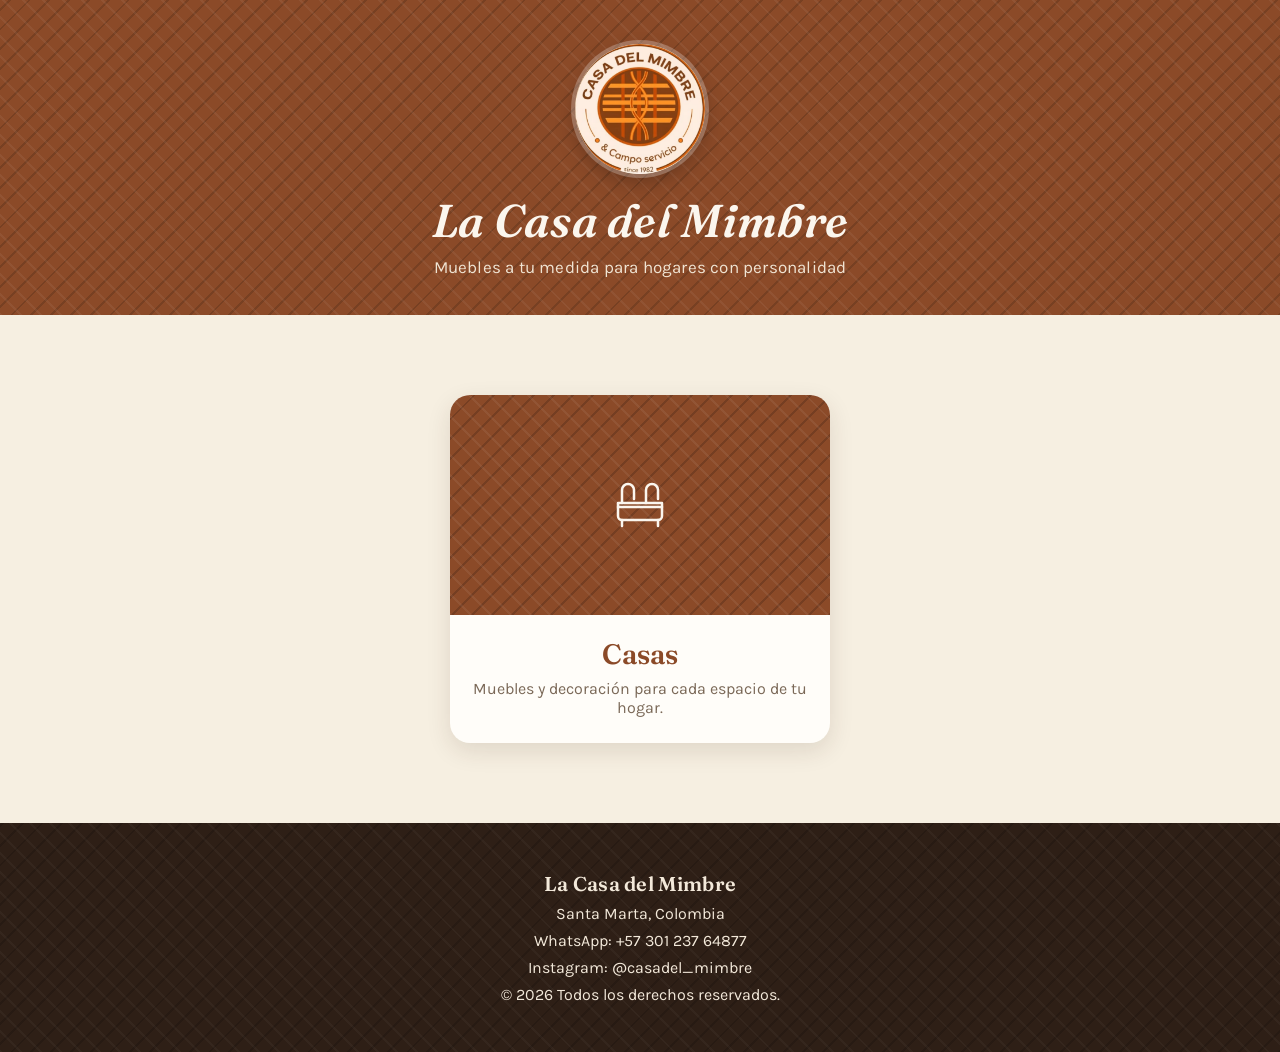
==== commit 9e81ddc1: "Comment out restaurants link in index.html Commented out the restaurants link section in index.html." ====
--- a/index.html
+++ b/index.html
@@ -4,6 +4,7 @@
 <head>
 <meta charset="UTF-8">
 <meta name="viewport" content="width=device-width, initial-scale=1.0">
+<script src="https://identity.netlify.com/v1/netlify-identity-widget.js"></script>
 
 <!-- =======================================================
      MODIFICAR: Título que aparece en la pestaña del navegador
@@ -64,7 +65,7 @@
         <p>Muebles y decoración para cada espacio de tu hogar.</p>
 
     </a>
-
+<!--
     <a href="restaurantes.html" class="opcion-grande">
 
         <div class="opcion-imagen">
@@ -84,7 +85,7 @@
     </a>
 
 </div>
-
+-->
 </main>
 
 <!-- =======================================================
@@ -115,5 +116,17 @@
 
 </footer>
 
+<script>
+  if (window.netlifyIdentity) {
+    window.netlifyIdentity.on("init", user => {
+      if (!user) {
+        window.netlifyIdentity.on("login", () => {
+          document.location.href = "/admin/";
+        });
+      }
+    });
+  }
+</script>
+
 </body>
 </html>
